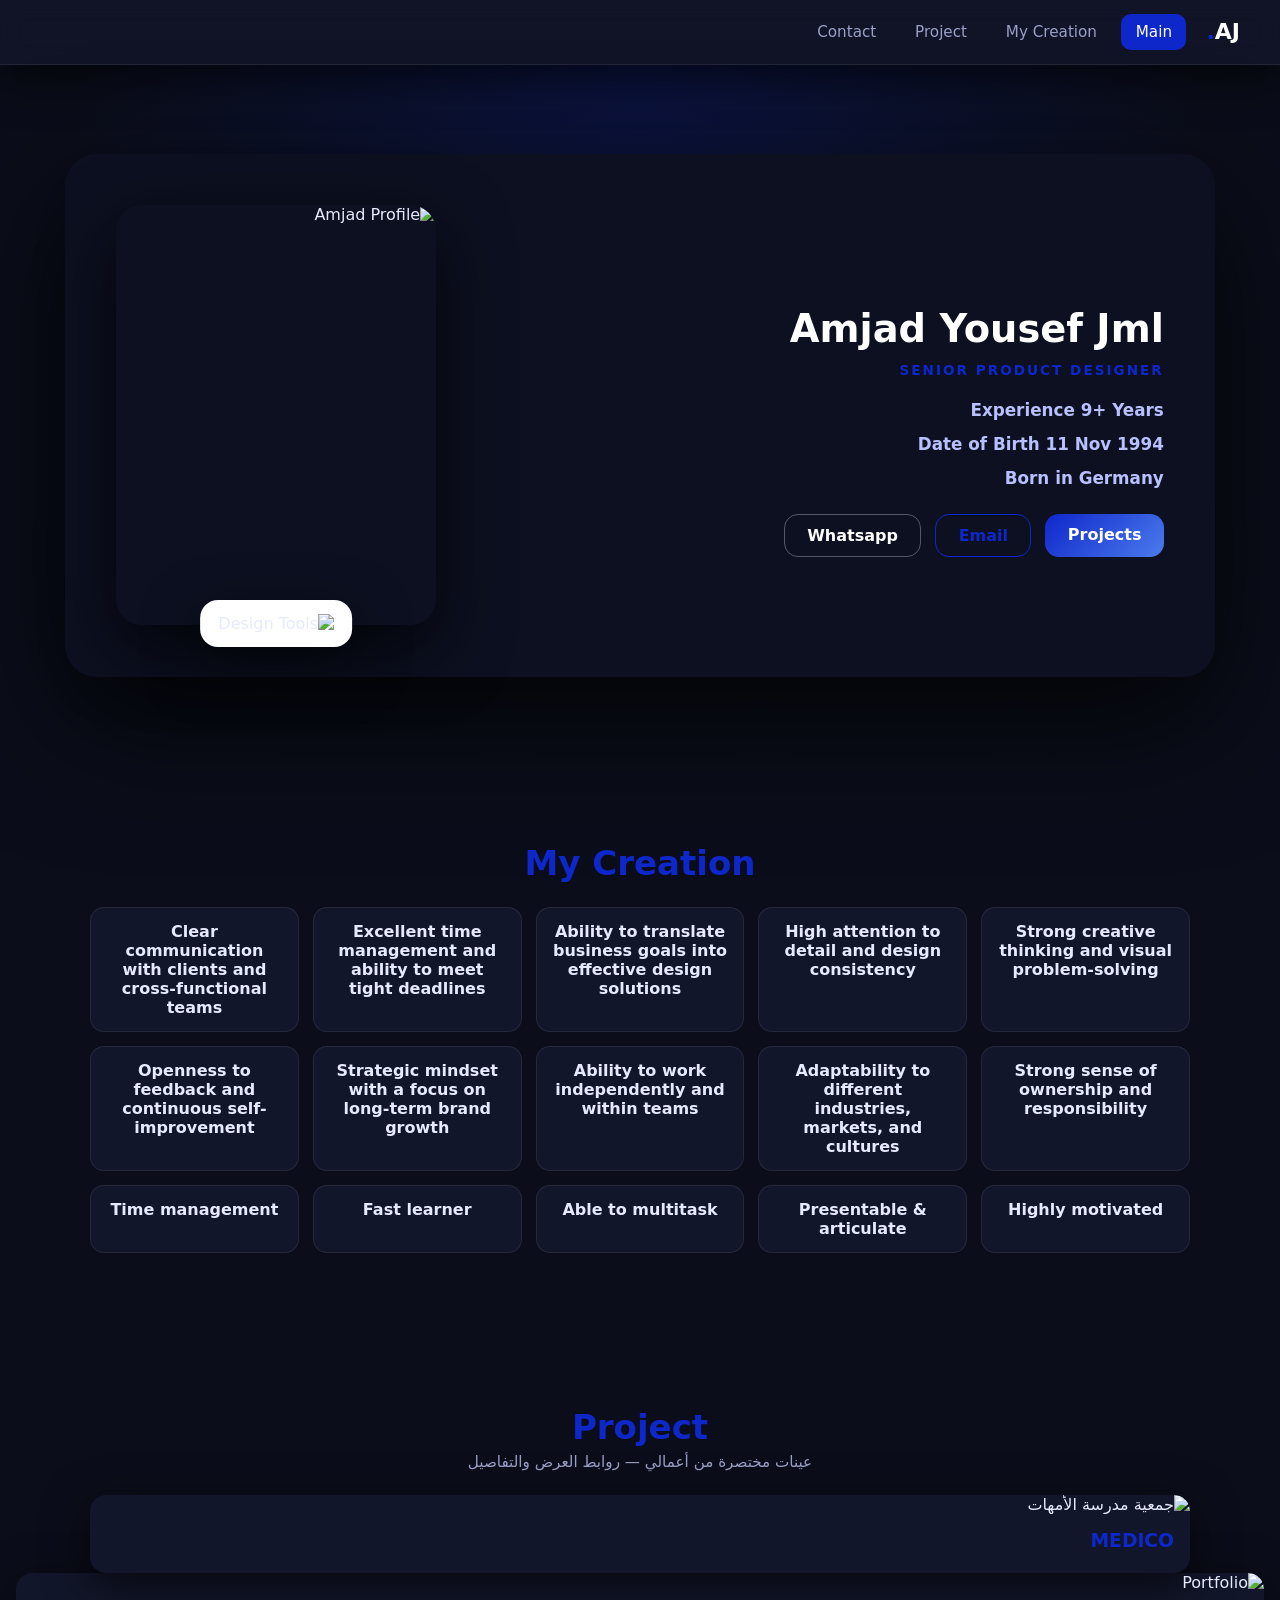
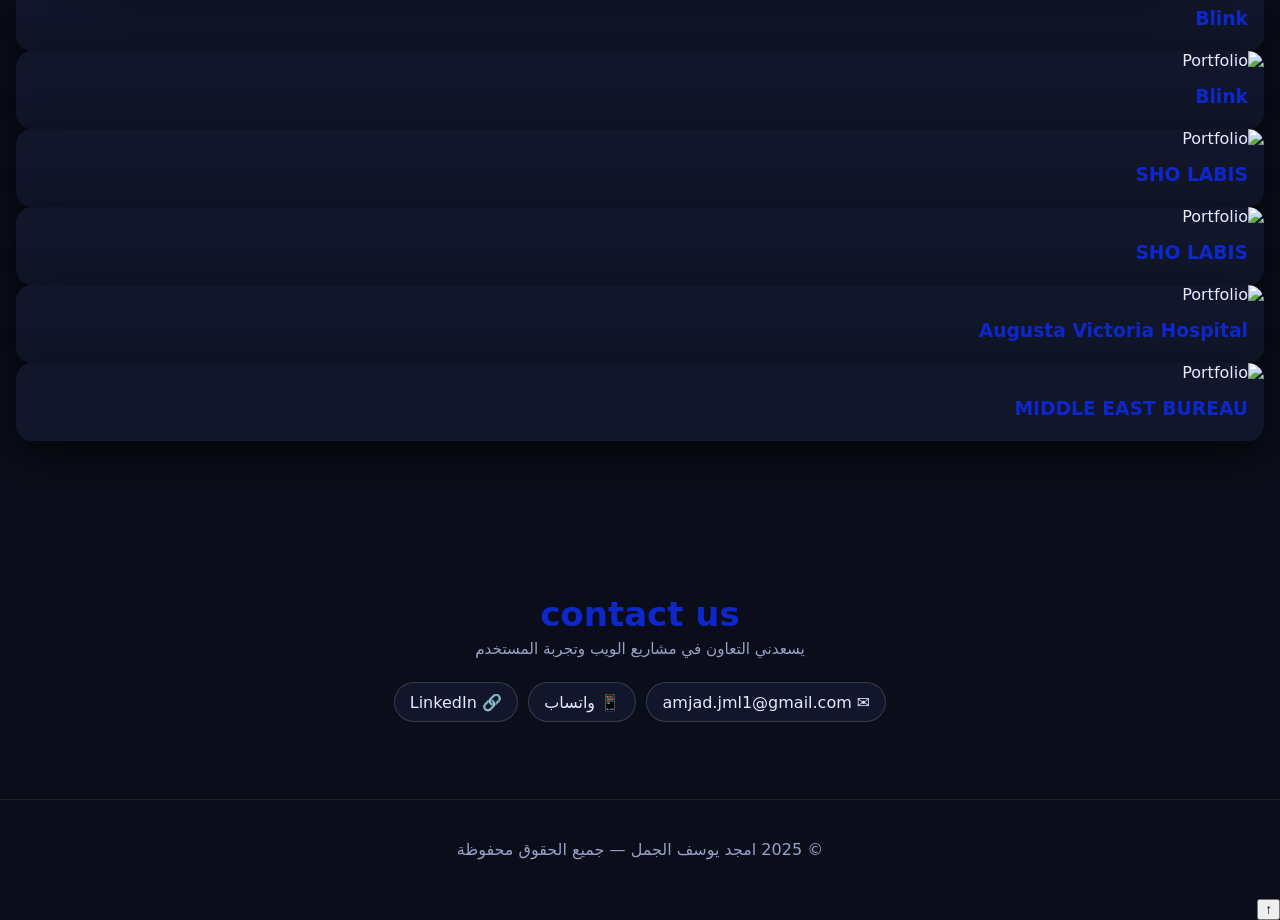
==== mainpage.html @ 96303817 "Add files via upload" ====
<!DOCTYPE html>
<html lang="ar" dir="rtl">
<head>
  <meta charset="UTF-8" />
  <meta name="viewport" content="width=device-width, initial-scale=1" />
  <title>Amjad Yousef Jml</title>
<link rel="stylesheet" href="mainpage.css">
</head>

<body>
  <!-- ===== Navbar ===== -->
  <header class="navbar">
    <a href="#hero" class="brand">AJ<span>.</span></a>
    <nav class="nav">
      <a href="#about" class="active">Main</a>
      <a href="#skills">My Creation</a>
      <a href="#projects">Project</a>
      <a href="#contact">Contact</a>
    </nav>
  </header>

 <section id="hero" class="hero">
  <div class="hero-card">

    <!-- ===== Hero Info ===== -->
    <div class="hero-info">
      <h1>Amjad Yousef Jml</h1>
      <h1 class="subtitle">Senior Product Designer</h1>

      <h2><strong>Experience 9+ Years</strong></h2>
      <h2><strong>Date of Birth 11 Nov 1994</strong></h2>
      <h2><strong>Born in Germany</strong></h2>

      <div class="hero-actions">
        <a href="#projects" class="btn primary">Projects</a>
        <a href="mailto:amjad.jml@gmail.com" class="btn outline">Email</a>
        <a href="https://wa.me/970598432696" class="btn ghost" target="_blank">Whatsapp</a>
      </div>
    </div>

    <!-- ===== Hero Media ===== -->
    <div class="hero-media">

      <!-- Main Image -->
      <div class="img-wrap">
        <img src="Frame 1.png" alt="Amjad Profile">
      </div>

      <!-- Tools / Skills Image -->
      <div class="img1-wrap">
        <img src="1234.png" alt="Design Tools">
      </div>

    </div>

  </div>
</section>

  <span id="about" class="anchor"></span>

  <!-- ===== Skills ===== -->
  <section id="skills" class="section">
    <div class="section-head">
      <h2>My Creation</h2>
    </div>

 <div class="skills-grid">
  <div class="skill"><span>Strong creative thinking and visual problem-solving</span></div>
  <div class="skill"><span>High attention to detail and design consistency</span></div>
  <div class="skill"><span>Ability to translate business goals into effective design solutions</span></div>
  <div class="skill"><span>Excellent time management and ability to meet tight deadlines</span></div>
  <div class="skill"><span>Clear communication with clients and cross-functional teams</span></div>
  <div class="skill"><span>Strong sense of ownership and responsibility</span></div>
  <div class="skill"><span>Adaptability to different industries, markets, and cultures</span></div>
  <div class="skill"><span>Ability to work independently and within teams</span></div>
  <div class="skill"><span>Strategic mindset with a focus on long-term brand growth</span></div>
  <div class="skill"><span>Openness to feedback and continuous self-improvement</span></div>
  <div class="skill"><span>Highly motivated</span></div>
  <div class="skill"><span>Presentable & articulate</span></div>
  <div class="skill"><span>Able to multitask</span></div>
  <div class="skill"><span>Fast learner</span></div>
  <div class="skill"><span>Time management</span></div>
</div>

  </section>

  <!-- ===== Projects ===== -->
  <section id="projects" class="section">
    <div class="section-head">
      <h2>Project</h2>
      <p>عينات مختصرة من أعمالي — روابط العرض والتفاصيل</p>
    </div>

    <div class="cards">
      <article class="card">
        <div class="media"><img src="portfolio-02.jpg" alt="جمعية مدرسة الأمهات" /></div>
        <div class="body">
          <h3>MEDICO</h3>
          </div>
        </div>
      </article>

      <article class="card">
        <div class="media"><img src="portfolio-03.jpg" alt="Portfolio" /></div>
        <div class="body">
          <h3>Blink</h3>
        </div>
      </article>
  <article class="card">
        <div class="media"><img src="portfolio-04.jpg" alt="Portfolio" /></div>
        <div class="body">
          <h3>Blink</h3>
        </div>
      </article>
  <article class="card">
        <div class="media"><img src="portfolio-05.jpg" alt="Portfolio" /></div>
        <div class="body">
          <h3>SHO LABIS</h3>
        </div>
      </article>
  <article class="card">
        <div class="media"><img src="portfolio-06.jpg" alt="Portfolio" /></div>
        <div class="body">
          <h3>SHO LABIS</h3>
        </div>
      </article>
      <article class="card">
        <div class="media"><img src="portfolio-07.jpg" alt="Portfolio" /></div>
        <div class="body">
          <h3>Augusta Victoria Hospital</h3>
        </div>
      </article>
      <article class="card">
        <div class="media"><img src="portfolio-08.jpg" alt="Portfolio" /></div>
        <div class="body">
          <h3>MIDDLE EAST BUREAU</h3>
        </div>
      </article>

 
    </div>
  </section>

  <section id="contact" class="section">
    <div class="section-head">
      <h2>contact us</h2>
      <p>يسعدني التعاون في مشاريع الويب وتجربة المستخدم</p>
    </div>

    <div class="contact">
      <a class="chip" href="mailto:amjad.jml1@gmail.com">✉️ amjad.jml1@gmail.com</a>
      <a class="chip" href="https://wa.me/970598432696" target="_blank">📱 واتساب</a>
      <a class="chip" href="https://www.linkedin.com/in/amjadjml/" target="_blank">🔗 LinkedIn</a>
    </div>
  </section>

  <footer class="footer">
    <p>© 2025 امجد يوسف الجمل — جميع الحقوق محفوظة</p>
  </footer>

  <button id="toTop" aria-label="العودة للأعلى">↑</button>
</body>
</html>
---- mainpage.css ----
/* =====================
   ROOT (DARK THEME + BRAND)
===================== */
:root {
  --bg: #0b0e1a;
  --panel: #12162a;
  --text: #e7e9ff;
  --muted: #9aa0c6;

  --brand: #0e27cb;        /* اللون الجديد */
  --brand2: #0e27cb;
  --brand-dark: #0a1ea0;

  --shadow: 0 12px 45px rgba(0,0,0,0.65);
}

/* =====================
   GENERAL
===================== */
* {
  box-sizing: border-box;
}

body {
  margin: 0;
  font-family: "Tajawal", system-ui, sans-serif;
  color: var(--text);
  background: var(--bg);
  scroll-behavior: smooth;
}

.section {
  padding: clamp(40px, 6vw, 80px) 16px;
}

.section-head {
  text-align: center;
  margin-bottom: 24px;
}

.section-head h2 {
  margin: 0 0 6px;
  font-size: clamp(22px, 3vw, 34px);
  color: var(--brand2);
}

.section-head p {
  margin: 0;
  color: var(--muted);
  font-size: 0.95rem;
}

/* =====================
   NAVBAR
===================== */
.navbar {
  position: sticky;
  top: 0;
  z-index: 50;
  display: flex;
  align-items: center;
  gap: 20px;
  padding: 14px 40px;
  background: rgba(18,22,42,0.85);
  backdrop-filter: blur(12px);
  border-bottom: 1px solid rgba(255,255,255,0.08);
  box-shadow: var(--shadow);
}

.brand {
  font-size: 22px;
  font-weight: 900;
  color: #ffffff;
  text-decoration: none;
}

.brand span {
  color: var(--brand);
}

.nav {
  display: flex;
  gap: 10px;
}

.nav a {
  color: var(--muted);
  text-decoration: none;
  padding: .55rem .9rem;
  border-radius: 10px;
  font-size: 0.95rem;
  transition: 0.25s;
}

.nav a:hover {
  background: rgba(14,39,203,0.18);
  color: #ffffff;
}

.nav a.active {
  background: linear-gradient(90deg, var(--brand), var(--brand2));
  color: #ffffff;
}

#downloadCV {
  margin-inline-start: auto;
  padding: .55rem 1rem;
  border-radius: 12px;
  border: 1px solid rgba(255,255,255,0.25);
  background: transparent;
  color: #ffffff;
  font-weight: 600;
  cursor: pointer;
  transition: 0.25s;
}

#downloadCV:hover {
  background: linear-gradient(90deg, var(--brand), var(--brand2));
  border-color: transparent;
  color: #ffffff;
}

.hero {
  display: flex;
  justify-content: center;
  padding: clamp(50px, 7vw, 100px) 20px;
  background: radial-gradient(
    circle at top,
    rgba(14,39,203,0.22),
    transparent 60%
  );
}

.hero-card {
  display: flex;
  align-items: center;
  justify-content: space-between;
  gap: clamp(24px, 4vw, 48px);
  background: #0c1020;
  border-radius: 32px;
  padding: clamp(28px, 4vw, 52px);
  max-width: 1150px;
  width: 100%;
  box-shadow: 0 45px 130px rgba(0,0,0,0.75);
}

/* ===== Text ===== */
.hero-info {
  flex: 1;
}

.hero-info h1 {
  font-size: clamp(2rem, 3vw, 2.8rem);
  color: #fff;
  margin-bottom: 10px;
}

.hero-info .subtitle {
  font-size: 0.85rem;
  text-transform: uppercase;
  letter-spacing: 2px;
  color: #0e27cb;
  margin-bottom: 22px;
}

.hero-info h2 {
  font-size: 1.05rem;
  font-weight: 500;
  color: #b9c0ff;
  margin-bottom: 10px;
}

/* ===== Buttons ===== */
.hero-actions {
  margin-top: 26px;
  display: flex;
  gap: 14px;
  flex-wrap: wrap;
}

.btn {
  border-radius: 14px;
  padding: 0.7rem 1.4rem;
  font-weight: 600;
  transition: 0.3s;
  text-decoration: none;
}

.btn.primary {
  background: linear-gradient(135deg, #0e27cb, #4b7bec);
  color: #fff;
}

.btn.outline {
  border: 1px solid #0e27cb;
  color: #0e27cb;
}

.btn.ghost {
  border: 1px solid rgba(255,255,255,0.3);
  color: #fff;
}

.btn:hover {
  transform: translateY(-2px);
  box-shadow: 0 12px 35px rgba(0,0,0,0.45);
}

/* ===== Media ===== */
.hero-media {
  position: relative;
  width: 320px;
}

/* Main Image */
.img-wrap {
  border-radius: 26px;
  overflow: hidden;
  box-shadow: 0 25px 70px rgba(0,0,0,0.7);
}

.img-wrap img {
  width: 100%;
  height: 420px;
  object-fit: cover;
  display: block;
}

/* Overlay Image (Tools) */
.img1-wrap {
  position: absolute;
  bottom: -22px;
  left: 50%;
  transform: translateX(-50%);
  background: #ffffff;
  padding: 14px 18px;
  border-radius: 18px;
  box-shadow: 0 18px 55px rgba(0,0,0,0.55);
  max-width: 280px;
}

.img1-wrap img {
  width: 100%;
  height: auto;
  display: block;
}

/* ===== Responsive ===== */
@media (max-width: 900px) {
  .hero-card {
    flex-direction: column-reverse;
    text-align: center;
  }

  .hero-media {
    width: 100%;
    max-width: 360px;
  }

  .img1-wrap {
    position: static;
    transform: none;
    margin-top: 18px;
  }
}

/* =====================
   SKILLS
===================== */
.skills-grid {
  width: min(1100px, 92%);
  margin-inline: auto;
  display: grid;
  gap: 14px;
  grid-template-columns: repeat(auto-fit, minmax(180px, 1fr));
}

.skill {
  background: var(--panel);
  border: 1px solid rgba(255,255,255,0.08);
  padding: 14px 16px;
  border-radius: 14px;
  text-align: center;
  font-weight: 700;
  transition: 0.3s;
}

.skill:hover {
  background: linear-gradient(90deg, var(--brand), var(--brand2));
  color: #ffffff;
}

/* =====================
   CARDS / PROJECTS
===================== */
.cards {
  display: grid;
  gap: 18px;
  grid-template-columns: repeat(auto-fit, minmax(260px, 1fr));
  width: min(1100px, 92%);
  margin-inline: auto;
}

.card {
  background: var(--panel);
  border-radius: 16px;
  box-shadow: var(--shadow);
  overflow: hidden;
  transition: 0.3s;
}

.card:hover {
  transform: translateY(-6px);
}

.card img {
  width: 100%;
  display: block;
}

.body {
  padding: 16px;
}

.body h3 {
  margin: 0 0 6px;
  color: var(--brand2);
}

.body p {
  margin: 0;
  color: var(--muted);
}

/* =====================
   CONTACT
===================== */
.contact {
  display: flex;
  justify-content: center;
  flex-wrap: wrap;
  gap: 10px;
  margin-top: 20px;
}

.chip {
  text-decoration: none;
  background: var(--panel);
  border: 1px solid rgba(255,255,255,0.15);
  border-radius: 999px;
  padding: .6rem .95rem;
  color: var(--text);
  transition: 0.3s;
}

.chip:hover {
  background: linear-gradient(90deg, var(--brand), var(--brand2));
  color: #ffffff;
}

/* =====================
   FOOTER
===================== */
.footer {
  text-align: center;
  padding: 24px;
  color: var(--muted);
  border-top: 1px solid rgba(255,255,255,0.08);
}

/* =====================
   RESPONSIVE
===================== */
@media (max-width: 768px) {
  .navbar {
    flex-wrap: wrap;
    padding: 12px 20px;
  }

  .hero-card {
    flex-direction: column-reverse;
    text-align: center;
  }

  .hero-actions {
    justify-content: center;
  }

  .img-wrap {
    width: 220px;
  }

  .img-wrap img {
    height: 300px;
  }
}
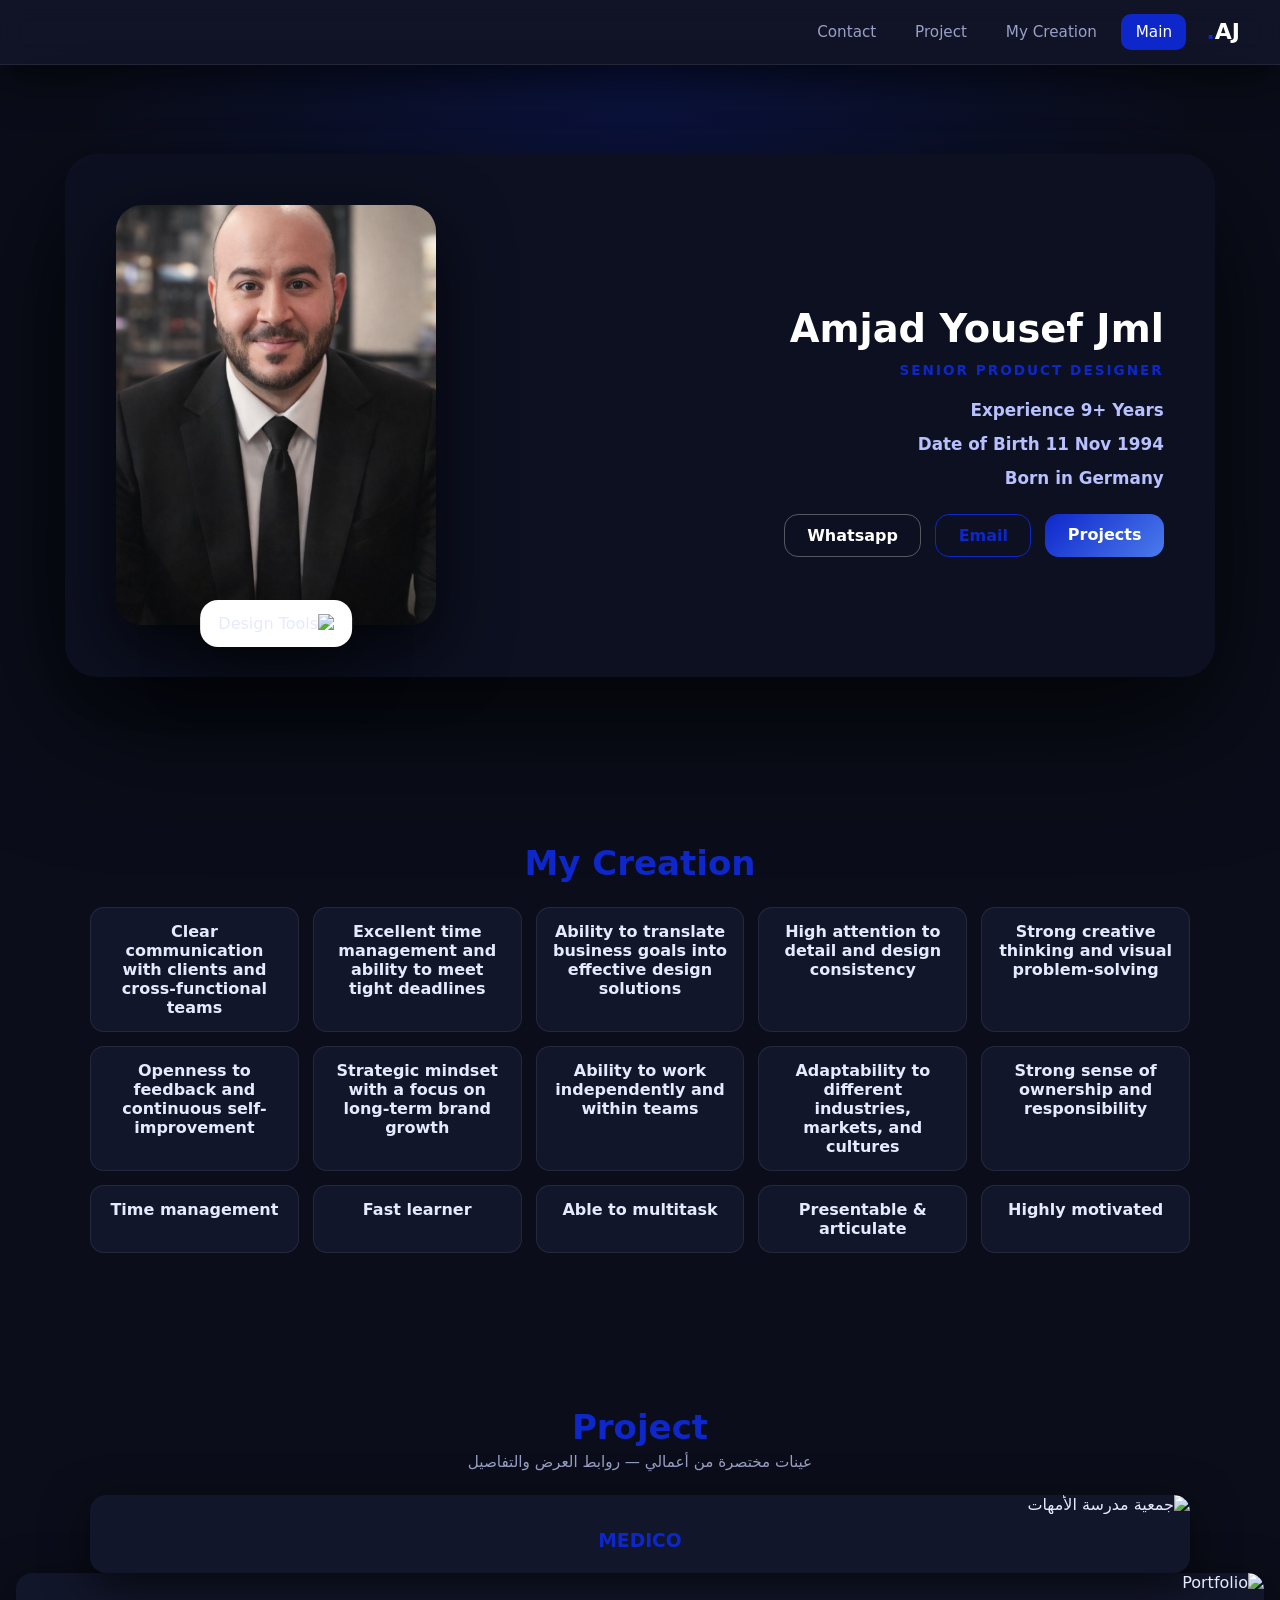
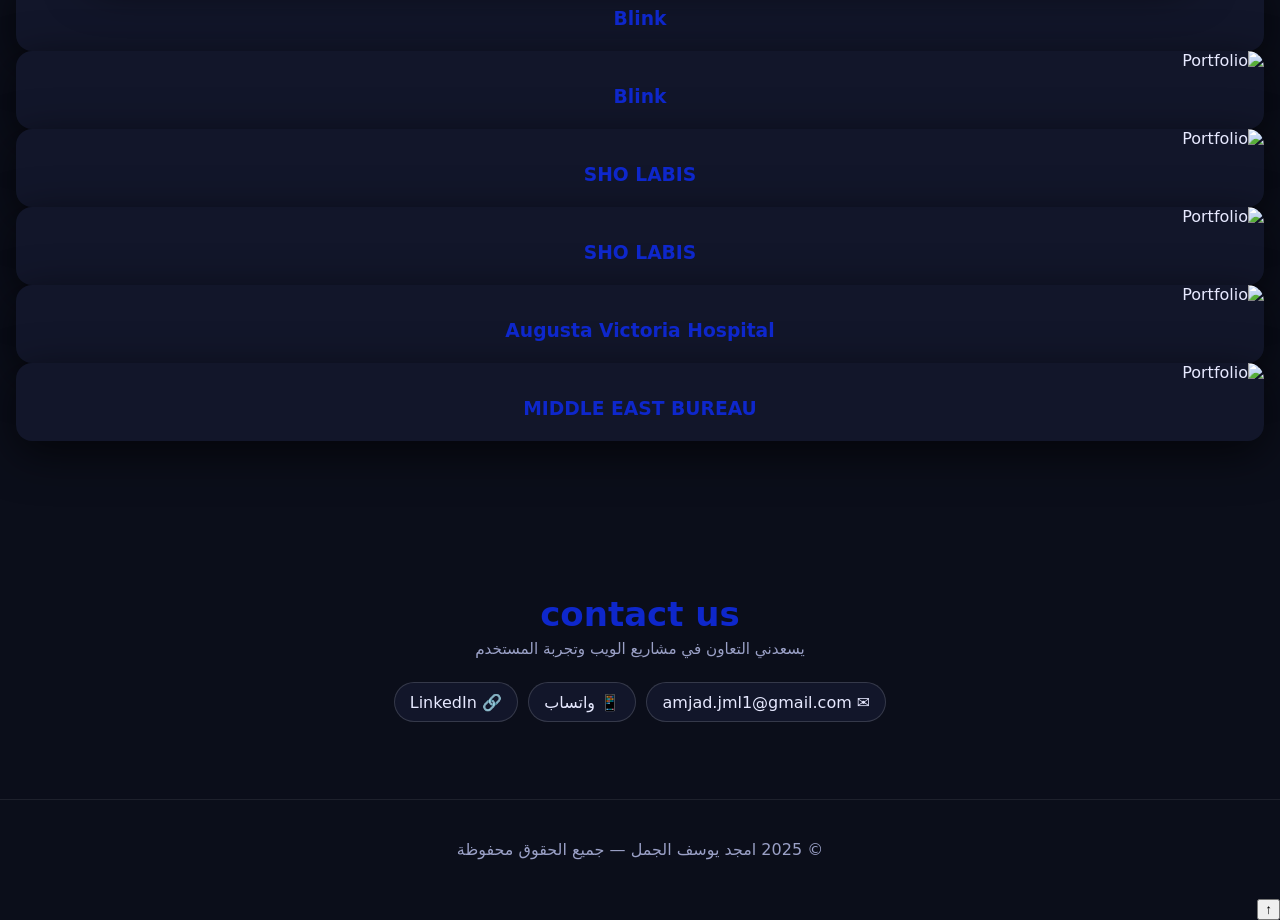
==== commit 3778c444: "Replace hero image and fix HTML structure Updated hero section image and corrected some HTML structu" ====
--- a/mainpage.html
+++ b/mainpage.html
@@ -43,7 +43,7 @@
 
       <!-- Main Image -->
       <div class="img-wrap">
-        <img src="Frame 1.png" alt="Amjad Profile">
+        <img src="new.jpeg" alt="Amjad Profile">
       </div>
 
       <!-- Tools / Skills Image -->
--- a/mainpage.css
+++ b/mainpage.css
@@ -323,11 +323,15 @@
 }
 
 .body h3 {
+        text-align: center;
+
   margin: 0 0 6px;
   color: var(--brand2);
 }
 
 .body p {
+     text-align: center;
+
   margin: 0;
   color: var(--muted);
 }
@@ -394,3 +398,5 @@
     height: 300px;
   }
 }
+
+
